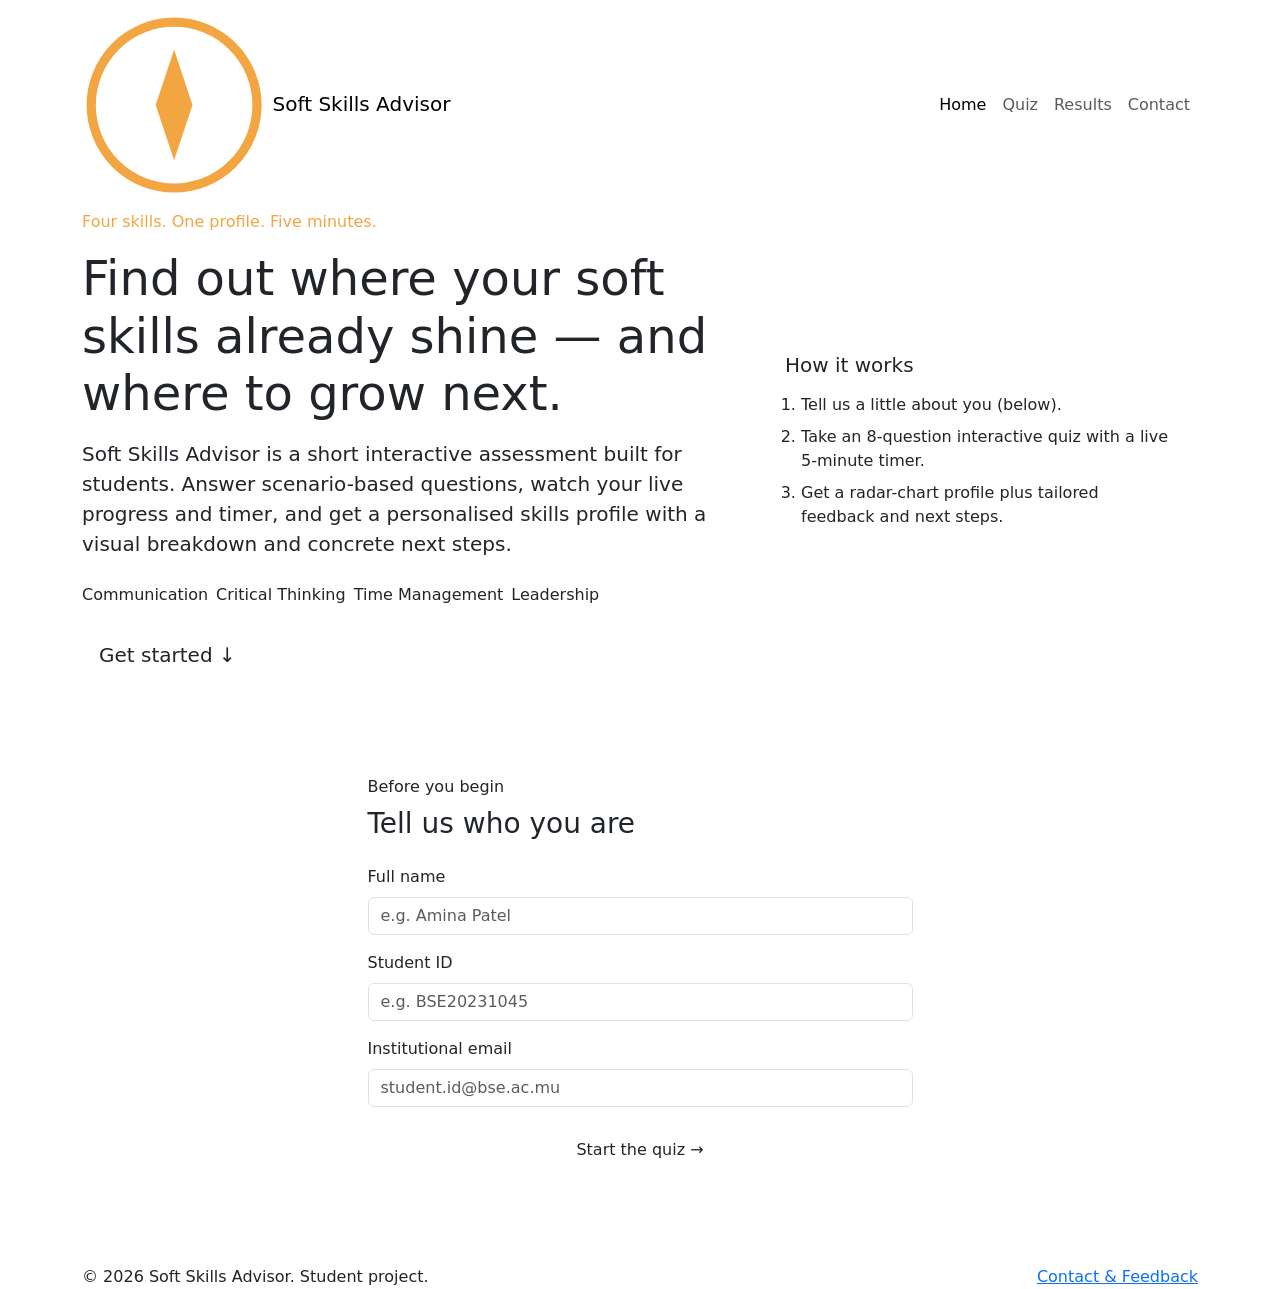
==== index.html @ 36a709bb "added the index.html" ====
<!DOCTYPE html>
<html lang="en">
<head>
  <meta charset="UTF-8" />
  <meta name="viewport" content="width=device-width, initial-scale=1.0" />
  <title>Soft Skills Advisor — Discover Your Profile</title>
  <meta name="description" content="Evaluate your Communication, Critical Thinking, Time Management and Leadership skills in a 5-minute interactive quiz." />

  <!-- Google Fonts: Sora (display) + Inter (body) -->
  <link rel="preconnect" href="https://fonts.googleapis.com">
  <link href="https://fonts.googleapis.com/css2?family=Inter:wght@400;500;600;700&family=Sora:wght@600;700&display=swap" rel="stylesheet">

  <!-- Bootstrap 5.3 CSS -->
  <link href="https://cdn.jsdelivr.net/npm/bootstrap@5.3.3/dist/css/bootstrap.min.css" rel="stylesheet">

  <!-- Project stylesheet (loaded after Bootstrap so it can override) -->
  <link href="css/style.css" rel="stylesheet">
</head>
<body>

  <!-- ============================ NAVBAR ============================ -->
  <nav class="navbar navbar-expand-md navbar-ssa" aria-label="Main navigation">
    <div class="container">
      <a class="navbar-brand" href="index.html">
        <svg class="compass-mark" viewBox="0 0 40 40" aria-hidden="true">
          <circle cx="20" cy="20" r="18" fill="none" stroke="#F2A541" stroke-width="2"/>
          <polygon points="20,8 24,20 20,32 16,20" fill="#F2A541"/>
        </svg>
        Soft Skills Advisor
      </a>
      <button class="navbar-toggler" type="button" data-bs-toggle="collapse" data-bs-target="#navMenu" aria-controls="navMenu" aria-expanded="false" aria-label="Toggle navigation">
        <span class="navbar-toggler-icon"></span>
      </button>
      <div class="collapse navbar-collapse" id="navMenu">
        <ul class="navbar-nav ms-auto">
          <li class="nav-item"><a class="nav-link active" aria-current="page" href="index.html">Home</a></li>
          <li class="nav-item"><a class="nav-link" href="quiz.html">Quiz</a></li>
          <li class="nav-item"><a class="nav-link" href="results.html">Results</a></li>
          <li class="nav-item"><a class="nav-link" href="contact.html">Contact</a></li>
        </ul>
      </div>
    </div>
  </nav>

  <main>
    <!-- ============================ HERO ============================ -->
    <header class="hero-ssa">
      <div class="container">
        <div class="row align-items-center g-5">
          <div class="col-lg-7">
            <p class="section-eyebrow mb-3" style="color:#F2A541;">Four skills. One profile. Five minutes.</p>
            <h1 class="display-5 mb-3">Find out where your soft skills already shine — and where to grow next.</h1>
            <p class="lede fs-5 mb-4">
              Soft Skills Advisor is a short interactive assessment built for students. Answer scenario-based
              questions, watch your live progress and timer, and get a personalised skills profile with a
              visual breakdown and concrete next steps.
            </p>
            <div class="d-flex flex-wrap gap-2 mb-4">
              <span class="skill-chip"><span class="dot dot-communication"></span>Communication</span>
              <span class="skill-chip"><span class="dot dot-critical"></span>Critical Thinking</span>
              <span class="skill-chip"><span class="dot dot-time"></span>Time Management</span>
              <span class="skill-chip"><span class="dot dot-leadership"></span>Leadership</span>
            </div>
            <a href="#startForm" class="btn btn-ssa-primary btn-lg">Get started ↓</a>
          </div>
          <div class="col-lg-5">
            <div class="card-ssa p-4">
              <h2 class="h5 mb-3">How it works</h2>
              <ol class="mb-0 ps-3">
                <li class="mb-2">Tell us a little about you (below).</li>
                <li class="mb-2">Take an 8-question interactive quiz with a live 5-minute timer.</li>
                <li class="mb-2">Get a radar-chart profile plus tailored feedback and next steps.</li>
              </ol>
            </div>
          </div>
        </div>
      </div>
    </header>

    <!-- ============================ REGISTRATION FORM ============================ -->
    <section class="container my-5" id="startFormSection">
      <div class="row justify-content-center">
        <div class="col-lg-7">
          <div class="card-ssa p-4 p-md-5">
            <p class="section-eyebrow mb-2">Before you begin</p>
            <h2 class="h3 mb-4">Tell us who you are</h2>

            <!-- novalidate: we handle ALL validation ourselves in JS so we
                 control the inline messages instead of native browser popups -->
            <form id="startForm" novalidate>
              <div class="mb-3">
                <label for="fullName" class="form-label">Full name</label>
                <input type="text" class="form-control" id="fullName" name="fullName"
                       data-rule="fullName" placeholder="e.g. Amina Patel" autocomplete="name">
                <small id="fullName-error" class="error-message" role="alert"></small>
              </div>

              <div class="mb-3">
                <label for="studentId" class="form-label">Student ID</label>
                <input type="text" class="form-control" id="studentId" name="studentId"
                       data-rule="studentId" placeholder="e.g. BSE20231045" autocomplete="off">
                <small id="studentId-error" class="error-message" role="alert"></small>
              </div>

              <div class="mb-4">
                <label for="email" class="form-label">Institutional email</label>
                <input type="email" class="form-control" id="email" name="email"
                       data-rule="institutionalEmail" placeholder="student.id@bse.ac.mu" autocomplete="email">
                <small id="email-error" class="error-message" role="alert"></small>
              </div>

              <button type="submit" class="btn btn-ssa-primary w-100">Start the quiz →</button>
            </form>
          </div>
        </div>
      </div>
    </section>
  </main>

  <!-- ============================ FOOTER ============================ -->
  <footer class="site-footer">
    <div class="container d-flex flex-wrap justify-content-between gap-2">
      <span>© 2026 Soft Skills Advisor. Student project.</span>
      <a href="contact.html">Contact & Feedback</a>
    </div>
  </footer>

  <!-- Bootstrap JS bundle (Popper included) -->
  <script src="https://cdn.jsdelivr.net/npm/bootstrap@5.3.3/dist/js/bootstrap.bundle.min.js"></script>
  <script src="js/validation.js"></script>
  <script src="js/landing.js"></script>
</body>
</html>
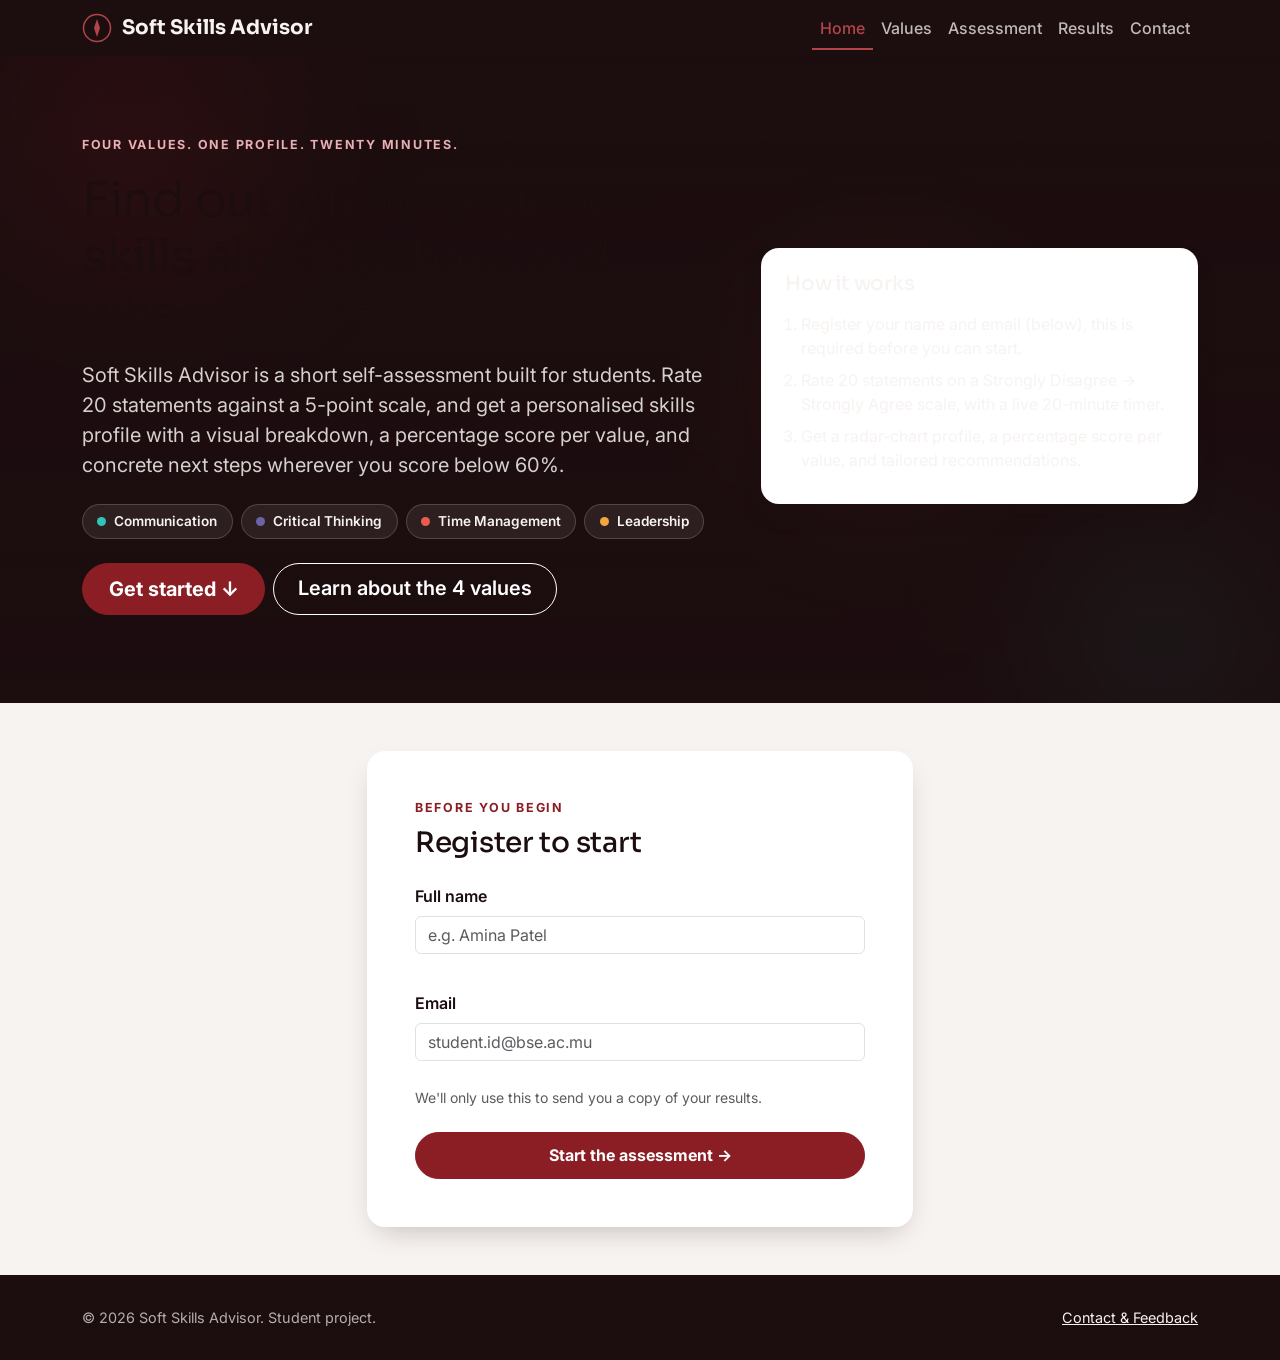
==== commit 061bcfb5: "updating" ====
--- a/index.html
+++ b/index.html
@@ -3,28 +3,22 @@
 <head>
   <meta charset="UTF-8" />
   <meta name="viewport" content="width=device-width, initial-scale=1.0" />
-  <title>Soft Skills Advisor — Discover Your Profile</title>
-  <meta name="description" content="Evaluate your Communication, Critical Thinking, Time Management and Leadership skills in a 5-minute interactive quiz." />
+  <title>Soft Skills Advisor, Discover Your Profile</title>
+  <meta name="description" content="Evaluate your Communication, Critical Thinking, Time Management and Leadership skills in a 20-minute self-assessment." />
 
-  <!-- Google Fonts: Sora (display) + Inter (body) -->
   <link rel="preconnect" href="https://fonts.googleapis.com">
   <link href="https://fonts.googleapis.com/css2?family=Inter:wght@400;500;600;700&family=Sora:wght@600;700&display=swap" rel="stylesheet">
-
-  <!-- Bootstrap 5.3 CSS -->
   <link href="https://cdn.jsdelivr.net/npm/bootstrap@5.3.3/dist/css/bootstrap.min.css" rel="stylesheet">
-
-  <!-- Project stylesheet (loaded after Bootstrap so it can override) -->
   <link href="css/style.css" rel="stylesheet">
 </head>
 <body>
 
-  <!-- ============================ NAVBAR ============================ -->
   <nav class="navbar navbar-expand-md navbar-ssa" aria-label="Main navigation">
     <div class="container">
       <a class="navbar-brand" href="index.html">
         <svg class="compass-mark" viewBox="0 0 40 40" aria-hidden="true">
-          <circle cx="20" cy="20" r="18" fill="none" stroke="#F2A541" stroke-width="2"/>
-          <polygon points="20,8 24,20 20,32 16,20" fill="#F2A541"/>
+          <circle cx="20" cy="20" r="18" fill="none" stroke="#B3444B" stroke-width="2"/>
+          <polygon points="20,8 24,20 20,32 16,20" fill="#B3444B"/>
         </svg>
         Soft Skills Advisor
       </a>
@@ -34,7 +28,8 @@
       <div class="collapse navbar-collapse" id="navMenu">
         <ul class="navbar-nav ms-auto">
           <li class="nav-item"><a class="nav-link active" aria-current="page" href="index.html">Home</a></li>
-          <li class="nav-item"><a class="nav-link" href="quiz.html">Quiz</a></li>
+          <li class="nav-item"><a class="nav-link" href="values.html"> Values</a></li>
+          <li class="nav-item"><a class="nav-link" href="assessment.html">Assessment</a></li>
           <li class="nav-item"><a class="nav-link" href="results.html">Results</a></li>
           <li class="nav-item"><a class="nav-link" href="contact.html">Contact</a></li>
         </ul>
@@ -45,15 +40,29 @@
   <main>
     <!-- ============================ HERO ============================ -->
     <header class="hero-ssa">
+      <!-- Looping abstract background video (locally generated, no licensing
+           needed) — see README for how to swap in a real royalty-free clip. -->
+      <video class="bg-video" autoplay muted loop playsinline poster="assets/hero-bg.jpg">
+        <source src="assets/hero-bg.mp4" type="video/mp4">
+      </video>
+      <div class="hero-overlay"></div>
+
+      <!-- Soft ambient drifting color blobs, layered under the overlay -->
+      <div class="blob-field">
+        <div class="blob blob-a"></div>
+        <div class="blob blob-b"></div>
+        <div class="blob blob-c"></div>
+      </div>
+
       <div class="container">
         <div class="row align-items-center g-5">
           <div class="col-lg-7">
-            <p class="section-eyebrow mb-3" style="color:#F2A541;">Four skills. One profile. Five minutes.</p>
-            <h1 class="display-5 mb-3">Find out where your soft skills already shine — and where to grow next.</h1>
+            <p class="section-eyebrow mb-3" style="color:#E8B0B3;">Four values. One profile. Twenty minutes.</p>
+            <h1 class="display-5 mb-3">Find out where your soft skills already shine and where to grow next.</h1>
             <p class="lede fs-5 mb-4">
-              Soft Skills Advisor is a short interactive assessment built for students. Answer scenario-based
-              questions, watch your live progress and timer, and get a personalised skills profile with a
-              visual breakdown and concrete next steps.
+              Soft Skills Advisor is a short self-assessment built for students. Rate 20 statements against
+              a 5-point scale, and get a personalised skills profile with a visual breakdown, a percentage
+              score per value, and concrete next steps wherever you score below 60%.
             </p>
             <div class="d-flex flex-wrap gap-2 mb-4">
               <span class="skill-chip"><span class="dot dot-communication"></span>Communication</span>
@@ -61,15 +70,18 @@
               <span class="skill-chip"><span class="dot dot-time"></span>Time Management</span>
               <span class="skill-chip"><span class="dot dot-leadership"></span>Leadership</span>
             </div>
-            <a href="#startForm" class="btn btn-ssa-primary btn-lg">Get started ↓</a>
+            <div class="d-flex flex-wrap gap-2">
+              <a href="#startForm" class="btn btn-ssa-primary btn-lg">Get started ↓</a>
+              <a href="values.html" class="btn btn-ssa-outline btn-lg" style="border-color:#fff; color:#fff;">Learn about the 4 values</a>
+            </div>
           </div>
           <div class="col-lg-5">
             <div class="card-ssa p-4">
               <h2 class="h5 mb-3">How it works</h2>
               <ol class="mb-0 ps-3">
-                <li class="mb-2">Tell us a little about you (below).</li>
-                <li class="mb-2">Take an 8-question interactive quiz with a live 5-minute timer.</li>
-                <li class="mb-2">Get a radar-chart profile plus tailored feedback and next steps.</li>
+                <li class="mb-2">Register your name and email (below), this is required before you can start.</li>
+                <li class="mb-2">Rate 20 statements on a Strongly Disagree → Strongly Agree scale, with a live 20-minute timer.</li>
+                <li class="mb-2">Get a radar-chart profile, a percentage score per value, and tailored recommendations.</li>
               </ol>
             </div>
           </div>
@@ -80,13 +92,18 @@
     <!-- ============================ REGISTRATION FORM ============================ -->
     <section class="container my-5" id="startFormSection">
       <div class="row justify-content-center">
-        <div class="col-lg-7">
+        <div class="col-lg-6">
+
+          <div class="alert alert-secondary d-none" id="gateNotice" role="alert">
+            You'll need to register your name and email before starting the assessment.
+          </div>
+
           <div class="card-ssa p-4 p-md-5">
             <p class="section-eyebrow mb-2">Before you begin</p>
-            <h2 class="h3 mb-4">Tell us who you are</h2>
+            <h2 class="h3 mb-4">Register to start</h2>
 
-            <!-- novalidate: we handle ALL validation ourselves in JS so we
-                 control the inline messages instead of native browser popups -->
+            <!-- novalidate: all validation is handled in JS with inline
+                 error messages, never native browser popups -->
             <form id="startForm" novalidate>
               <div class="mb-3">
                 <label for="fullName" class="form-label">Full name</label>
@@ -95,21 +112,15 @@
                 <small id="fullName-error" class="error-message" role="alert"></small>
               </div>
 
-              <div class="mb-3">
-                <label for="studentId" class="form-label">Student ID</label>
-                <input type="text" class="form-control" id="studentId" name="studentId"
-                       data-rule="studentId" placeholder="e.g. BSE20231045" autocomplete="off">
-                <small id="studentId-error" class="error-message" role="alert"></small>
-              </div>
-
               <div class="mb-4">
-                <label for="email" class="form-label">Institutional email</label>
+                <label for="email" class="form-label">Email</label>
                 <input type="email" class="form-control" id="email" name="email"
                        data-rule="institutionalEmail" placeholder="student.id@bse.ac.mu" autocomplete="email">
                 <small id="email-error" class="error-message" role="alert"></small>
+                <div class="form-text">We'll only use this to send you a copy of your results.</div>
               </div>
 
-              <button type="submit" class="btn btn-ssa-primary w-100">Start the quiz →</button>
+              <button type="submit" class="btn btn-ssa-primary w-100">Start the assessment →</button>
             </form>
           </div>
         </div>
@@ -117,7 +128,6 @@
     </section>
   </main>
 
-  <!-- ============================ FOOTER ============================ -->
   <footer class="site-footer">
     <div class="container d-flex flex-wrap justify-content-between gap-2">
       <span>© 2026 Soft Skills Advisor. Student project.</span>
@@ -125,9 +135,15 @@
     </div>
   </footer>
 
-  <!-- Bootstrap JS bundle (Popper included) -->
   <script src="https://cdn.jsdelivr.net/npm/bootstrap@5.3.3/dist/js/bootstrap.bundle.min.js"></script>
   <script src="js/validation.js"></script>
   <script src="js/landing.js"></script>
+  <script>
+    // Show a gentle notice if the user was bounced back here from the
+    // assessment page for not having registered yet.
+    if (new URLSearchParams(window.location.search).get("required")) {
+      document.getElementById("gateNotice").classList.remove("d-none");
+    }
+  </script>
 </body>
 </html>
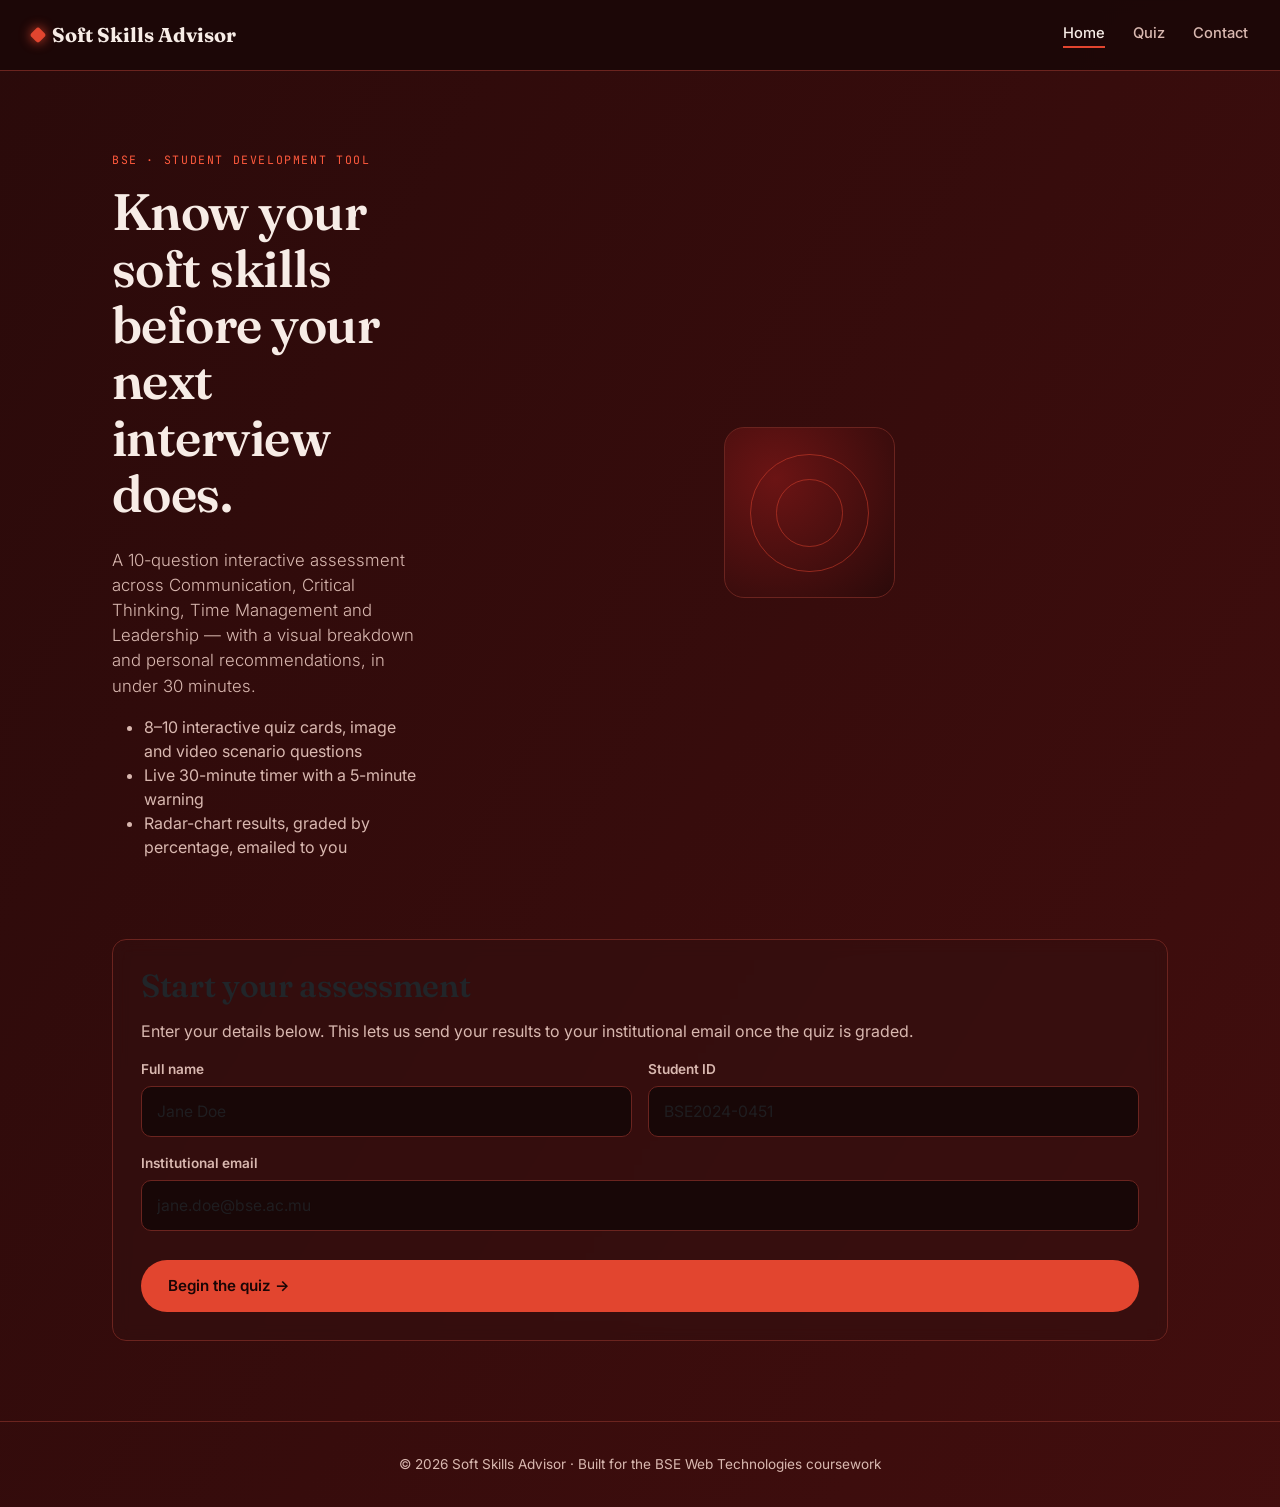
==== commit df82b359: "apdates" ====
--- a/index.html
+++ b/index.html
@@ -1,149 +1,88 @@
 <!DOCTYPE html>
 <html lang="en">
 <head>
-  <meta charset="UTF-8" />
-  <meta name="viewport" content="width=device-width, initial-scale=1.0" />
-  <title>Soft Skills Advisor, Discover Your Profile</title>
-  <meta name="description" content="Evaluate your Communication, Critical Thinking, Time Management and Leadership skills in a 20-minute self-assessment." />
+<meta charset="UTF-8">
+<meta name="viewport" content="width=device-width, initial-scale=1.0">
+<title>Soft Skills Advisor — Landing</title>
+<meta name="description" content="Evaluate your Communication, Critical Thinking, Time Management and Leadership skills in a 10-question interactive quiz.">
 
-  <link rel="preconnect" href="https://fonts.googleapis.com">
-  <link href="https://fonts.googleapis.com/css2?family=Inter:wght@400;500;600;700&family=Sora:wght@600;700&display=swap" rel="stylesheet">
-  <link href="https://cdn.jsdelivr.net/npm/bootstrap@5.3.3/dist/css/bootstrap.min.css" rel="stylesheet">
-  <link href="css/style.css" rel="stylesheet">
+<!-- Bootstrap 5 (grid, forms, navbar, cards) -->
+<link href="https://cdn.jsdelivr.net/npm/bootstrap@5.3.3/dist/css/bootstrap.min.css" rel="stylesheet">
+<!-- Fonts: Fraunces (display), Inter (body), JetBrains Mono (data) -->
+<link rel="preconnect" href="https://fonts.googleapis.com">
+<link href="https://fonts.googleapis.com/css2?family=Fraunces:wght@500;600;700&family=Inter:wght@400;500;600&family=JetBrains+Mono:wght@500;700&display=swap" rel="stylesheet">
+<!-- Custom theme (overrides Bootstrap defaults with the dark-red identity) -->
+<link rel="stylesheet" href="css/style.css">
 </head>
 <body>
+<div class="ember-field" aria-hidden="true"></div>
 
-  <nav class="navbar navbar-expand-md navbar-ssa" aria-label="Main navigation">
-    <div class="container">
-      <a class="navbar-brand" href="index.html">
-        <svg class="compass-mark" viewBox="0 0 40 40" aria-hidden="true">
-          <circle cx="20" cy="20" r="18" fill="none" stroke="#B3444B" stroke-width="2"/>
-          <polygon points="20,8 24,20 20,32 16,20" fill="#B3444B"/>
-        </svg>
-        Soft Skills Advisor
-      </a>
-      <button class="navbar-toggler" type="button" data-bs-toggle="collapse" data-bs-target="#navMenu" aria-controls="navMenu" aria-expanded="false" aria-label="Toggle navigation">
-        <span class="navbar-toggler-icon"></span>
-      </button>
-      <div class="collapse navbar-collapse" id="navMenu">
-        <ul class="navbar-nav ms-auto">
-          <li class="nav-item"><a class="nav-link active" aria-current="page" href="index.html">Home</a></li>
-          <li class="nav-item"><a class="nav-link" href="values.html"> Values</a></li>
-          <li class="nav-item"><a class="nav-link" href="assessment.html">Assessment</a></li>
-          <li class="nav-item"><a class="nav-link" href="results.html">Results</a></li>
-          <li class="nav-item"><a class="nav-link" href="contact.html">Contact</a></li>
-        </ul>
+<header class="site-header">
+  <a class="brand" href="index.html"><span class="mark"></span> Soft Skills Advisor</a>
+  <nav class="main-nav">
+    <a href="index.html" class="active">Home</a>
+    <a href="quiz.html">Quiz</a>
+    <a href="contact.html">Contact</a>
+  </nav>
+</header>
+
+<main class="container-fluid" style="max-width:1080px;">
+  <section class="hero row">
+    <div class="col-lg-7">
+      <p class="eyebrow">BSE · Student Development Tool</p>
+      <h1>Know your soft skills before your next interview does.</h1>
+      <p class="lead">A 10-question interactive assessment across Communication, Critical Thinking, Time Management and Leadership — with a visual breakdown and personal recommendations, in under 30 minutes.</p>
+      <ul class="text-dim">
+        <li>8–10 interactive quiz cards, image and video scenario questions</li>
+        <li>Live 30-minute timer with a 5-minute warning</li>
+        <li>Radar-chart results, graded by percentage, emailed to you</li>
+      </ul>
+    </div>
+    <div class="col-lg-5">
+      <div class="hero-visual">
+        <div class="ring r1"></div>
+        <div class="ring r2"></div>
       </div>
     </div>
-  </nav>
+  </section>
 
-  <main>
-    <!-- ============================ HERO ============================ -->
-    <header class="hero-ssa">
-      <!-- Looping abstract background video (locally generated, no licensing
-           needed) — see README for how to swap in a real royalty-free clip. -->
-      <video class="bg-video" autoplay muted loop playsinline poster="assets/hero-bg.jpg">
-        <source src="assets/hero-bg.mp4" type="video/mp4">
-      </video>
-      <div class="hero-overlay"></div>
+  <section class="card" id="start">
+    <h2>Start your assessment</h2>
+    <p class="text-dim">Enter your details below. This lets us send your results to your institutional email once the quiz is graded.</p>
 
-      <!-- Soft ambient drifting color blobs, layered under the overlay -->
-      <div class="blob-field">
-        <div class="blob blob-a"></div>
-        <div class="blob blob-b"></div>
-        <div class="blob blob-c"></div>
-      </div>
-
-      <div class="container">
-        <div class="row align-items-center g-5">
-          <div class="col-lg-7">
-            <p class="section-eyebrow mb-3" style="color:#E8B0B3;">Four values. One profile. Twenty minutes.</p>
-            <h1 class="display-5 mb-3">Find out where your soft skills already shine and where to grow next.</h1>
-            <p class="lede fs-5 mb-4">
-              Soft Skills Advisor is a short self-assessment built for students. Rate 20 statements against
-              a 5-point scale, and get a personalised skills profile with a visual breakdown, a percentage
-              score per value, and concrete next steps wherever you score below 60%.
-            </p>
-            <div class="d-flex flex-wrap gap-2 mb-4">
-              <span class="skill-chip"><span class="dot dot-communication"></span>Communication</span>
-              <span class="skill-chip"><span class="dot dot-critical"></span>Critical Thinking</span>
-              <span class="skill-chip"><span class="dot dot-time"></span>Time Management</span>
-              <span class="skill-chip"><span class="dot dot-leadership"></span>Leadership</span>
-            </div>
-            <div class="d-flex flex-wrap gap-2">
-              <a href="#startForm" class="btn btn-ssa-primary btn-lg">Get started ↓</a>
-              <a href="values.html" class="btn btn-ssa-outline btn-lg" style="border-color:#fff; color:#fff;">Learn about the 4 values</a>
-            </div>
+    <form id="profileForm" class="form-grid" novalidate>
+      <div class="row g-3">
+        <div class="col-md-6">
+          <div class="field">
+            <label for="studentName">Full name</label>
+            <input type="text" id="studentName" name="studentName" class="form-control" placeholder="Jane Doe" autocomplete="name" required>
+            <small class="error-message" role="alert"></small>
           </div>
-          <div class="col-lg-5">
-            <div class="card-ssa p-4">
-              <h2 class="h5 mb-3">How it works</h2>
-              <ol class="mb-0 ps-3">
-                <li class="mb-2">Register your name and email (below), this is required before you can start.</li>
-                <li class="mb-2">Rate 20 statements on a Strongly Disagree → Strongly Agree scale, with a live 20-minute timer.</li>
-                <li class="mb-2">Get a radar-chart profile, a percentage score per value, and tailored recommendations.</li>
-              </ol>
-            </div>
+        </div>
+        <div class="col-md-6">
+          <div class="field">
+            <label for="studentId">Student ID</label>
+            <input type="text" id="studentId" name="studentId" class="form-control" placeholder="BSE2024-0451" required>
+            <small class="error-message" role="alert"></small>
+          </div>
+        </div>
+        <div class="col-12">
+          <div class="field">
+            <label for="studentEmail">Institutional email</label>
+            <input type="email" id="studentEmail" name="studentEmail" class="form-control" placeholder="jane.doe@bse.ac.mu" autocomplete="email" required>
+            <small class="error-message" role="alert"></small>
           </div>
         </div>
       </div>
-    </header>
 
-    <!-- ============================ REGISTRATION FORM ============================ -->
-    <section class="container my-5" id="startFormSection">
-      <div class="row justify-content-center">
-        <div class="col-lg-6">
+      <button type="submit" class="btn btn-primary mt-2">Begin the quiz →</button>
+    </form>
+  </section>
+</main>
 
-          <div class="alert alert-secondary d-none" id="gateNotice" role="alert">
-            You'll need to register your name and email before starting the assessment.
-          </div>
+<footer class="site-footer">
+  © 2026 Soft Skills Advisor · Built for the BSE Web Technologies coursework
+</footer>
 
-          <div class="card-ssa p-4 p-md-5">
-            <p class="section-eyebrow mb-2">Before you begin</p>
-            <h2 class="h3 mb-4">Register to start</h2>
-
-            <!-- novalidate: all validation is handled in JS with inline
-                 error messages, never native browser popups -->
-            <form id="startForm" novalidate>
-              <div class="mb-3">
-                <label for="fullName" class="form-label">Full name</label>
-                <input type="text" class="form-control" id="fullName" name="fullName"
-                       data-rule="fullName" placeholder="e.g. Amina Patel" autocomplete="name">
-                <small id="fullName-error" class="error-message" role="alert"></small>
-              </div>
-
-              <div class="mb-4">
-                <label for="email" class="form-label">Email</label>
-                <input type="email" class="form-control" id="email" name="email"
-                       data-rule="institutionalEmail" placeholder="student.id@bse.ac.mu" autocomplete="email">
-                <small id="email-error" class="error-message" role="alert"></small>
-                <div class="form-text">We'll only use this to send you a copy of your results.</div>
-              </div>
-
-              <button type="submit" class="btn btn-ssa-primary w-100">Start the assessment →</button>
-            </form>
-          </div>
-        </div>
-      </div>
-    </section>
-  </main>
-
-  <footer class="site-footer">
-    <div class="container d-flex flex-wrap justify-content-between gap-2">
-      <span>© 2026 Soft Skills Advisor. Student project.</span>
-      <a href="contact.html">Contact & Feedback</a>
-    </div>
-  </footer>
-
-  <script src="https://cdn.jsdelivr.net/npm/bootstrap@5.3.3/dist/js/bootstrap.bundle.min.js"></script>
-  <script src="js/validation.js"></script>
-  <script src="js/landing.js"></script>
-  <script>
-    // Show a gentle notice if the user was bounced back here from the
-    // assessment page for not having registered yet.
-    if (new URLSearchParams(window.location.search).get("required")) {
-      document.getElementById("gateNotice").classList.remove("d-none");
-    }
-  </script>
-</body>
-</html>+<script src="js/validation.js"></script>
+<script src="js/main.js"></script>
--- a/css/style.css
+++ b/css/style.css
@@ -0,0 +1,385 @@
+/* ==========================================================================
+   Soft Skills Advisor — Stylesheet
+   Design tokens:
+   --color-bg-1 / bg-2 / bg-3 : the three stops the background gradient
+     animates between (dark red family), 5s per shift, looping.
+   --color-accent  : hot ember red used for CTAs / focus / progress
+   --color-ink     : warm off-white text on dark surfaces
+   Type: "Fraunces" (display/serif, headings) + "Inter" (body/UI)
+         + "JetBrains Mono" (timer, scores, data)
+   ========================================================================== */
+
+:root {
+  --color-bg-1: #2a0a0a;
+  --color-bg-2: #4a0f0f;
+  --color-bg-3: #6b1414;
+  --color-surface: #1c0808f2;
+  --color-surface-solid: #240b0b;
+  --color-card: #33101088;
+  --color-accent: #e2452f;      /* ember red — primary action color */
+  --color-accent-hover: #ff5a3d;
+  --color-ink: #f7ece6;
+  --color-ink-dim: #d9b8b0;
+  --color-border: #6b241f;
+  --color-success: #4caf7d;
+  --color-danger: #ff6b5b;
+  --color-warning: #ffb545;
+
+  --font-display: "Fraunces", "Georgia", serif;
+  --font-body: "Inter", system-ui, sans-serif;
+  --font-mono: "JetBrains Mono", "Courier New", monospace;
+
+  --radius: 14px;
+  --transition-bg: 5s;          /* required: background transition duration */
+}
+
+/* Reduced motion respect */
+@media (prefers-reduced-motion: reduce) {
+  * { animation-duration: 0.01ms !important; animation-iteration-count: 1 !important; transition-duration: 0.01ms !important; }
+}
+
+*, *::before, *::after { box-sizing: border-box; }
+
+html, body {
+  margin: 0;
+  min-height: 100%;
+  font-family: var(--font-body);
+  color: var(--color-ink);
+}
+
+/* ---- Animated moving background (5s loop, per user requirement) -------- */
+body {
+  background: linear-gradient(120deg, var(--color-bg-1), var(--color-bg-2), var(--color-bg-3), var(--color-bg-2));
+  background-size: 400% 400%;
+  animation: driftBackground var(--transition-bg) ease-in-out infinite;
+}
+
+@keyframes driftBackground {
+  0%   { background-position: 0% 50%; }
+  50%  { background-position: 100% 50%; }
+  100% { background-position: 0% 50%; }
+}
+
+/* faint drifting ember particles layered above the gradient */
+.ember-field {
+  position: fixed;
+  inset: 0;
+  pointer-events: none;
+  z-index: 0;
+  overflow: hidden;
+}
+.ember {
+  position: absolute;
+  bottom: -10%;
+  width: 6px;
+  height: 6px;
+  border-radius: 50%;
+  background: var(--color-accent);
+  opacity: 0.35;
+  filter: blur(1px);
+  animation: floatUp linear infinite;
+}
+@keyframes floatUp {
+  0%   { transform: translateY(0) translateX(0); opacity: 0; }
+  10%  { opacity: 0.45; }
+  100% { transform: translateY(-110vh) translateX(20px); opacity: 0; }
+}
+
+a { color: var(--color-accent); }
+
+h1, h2, h3, h4 {
+  font-family: var(--font-display);
+  font-weight: 600;
+  line-height: 1.1;
+  letter-spacing: -0.01em;
+  margin: 0 0 0.5em;
+}
+
+.eyebrow {
+  font-family: var(--font-mono);
+  text-transform: uppercase;
+  font-size: 0.72rem;
+  letter-spacing: 0.14em;
+  color: var(--color-accent-hover);
+}
+
+/* ---- Layout shell -------------------------------------------------- */
+.site-header {
+  position: relative;
+  z-index: 2;
+  display: flex;
+  align-items: center;
+  justify-content: space-between;
+  padding: 1.25rem 2rem;
+  border-bottom: 1px solid var(--color-border);
+  background: var(--color-surface);
+  backdrop-filter: blur(6px);
+}
+.brand {
+  font-family: var(--font-display);
+  font-size: 1.25rem;
+  font-weight: 700;
+  color: var(--color-ink);
+  text-decoration: none;
+  display: flex;
+  align-items: center;
+  gap: 0.5rem;
+}
+.brand .mark {
+  width: 12px; height: 12px; border-radius: 3px;
+  background: var(--color-accent);
+  transform: rotate(45deg);
+  box-shadow: 0 0 12px var(--color-accent);
+}
+nav.main-nav { display: flex; gap: 1.75rem; }
+nav.main-nav a {
+  color: var(--color-ink-dim);
+  text-decoration: none;
+  font-size: 0.92rem;
+  font-weight: 500;
+  position: relative;
+  padding-bottom: 4px;
+  transition: color 0.25s ease;
+}
+nav.main-nav a::after {
+  content: "";
+  position: absolute; left: 0; bottom: 0;
+  width: 0; height: 2px;
+  background: var(--color-accent);
+  transition: width 0.3s ease;
+}
+nav.main-nav a:hover, nav.main-nav a.active { color: var(--color-ink); }
+nav.main-nav a:hover::after, nav.main-nav a.active::after { width: 100%; }
+
+main { position: relative; z-index: 1; max-width: 1080px; margin: 0 auto; padding: 3rem 2rem 5rem; }
+
+.site-footer {
+  position: relative; z-index: 1;
+  text-align: center; padding: 2rem;
+  color: var(--color-ink-dim);
+  font-size: 0.85rem;
+  border-top: 1px solid var(--color-border);
+}
+
+/* ---- Buttons --------------------------------------------------------- */
+.btn {
+  display: inline-flex;
+  align-items: center;
+  gap: 0.5rem;
+  font-family: var(--font-body);
+  font-weight: 600;
+  font-size: 0.95rem;
+  padding: 0.85rem 1.6rem;
+  border-radius: 999px;
+  border: 1px solid transparent;
+  cursor: pointer;
+  text-decoration: none;
+  transition: transform 0.2s ease, box-shadow 0.2s ease, background 0.2s ease;
+}
+.btn-primary {
+  background: var(--color-accent);
+  color: #1a0505;
+}
+.btn-primary:hover:not(:disabled) {
+  background: var(--color-accent-hover);
+  transform: translateY(-2px);
+  box-shadow: 0 10px 24px -8px rgba(226, 69, 47, 0.65);
+}
+.btn-primary:disabled { opacity: 0.45; cursor: not-allowed; }
+.btn-ghost {
+  background: transparent;
+  color: var(--color-ink);
+  border-color: var(--color-border);
+}
+.btn-ghost:hover { border-color: var(--color-accent); color: var(--color-accent-hover); transform: translateY(-2px); }
+
+/* ---- Cards / surfaces -------------------------------------------------- */
+.card {
+  background: var(--color-card);
+  border: 1px solid var(--color-border);
+  border-radius: var(--radius);
+  padding: 1.75rem;
+  backdrop-filter: blur(8px);
+  transition: transform 0.35s ease, box-shadow 0.35s ease, border-color 0.35s ease;
+}
+.card:hover {
+  transform: translateY(-4px);
+  border-color: var(--color-accent);
+  box-shadow: 0 18px 40px -18px rgba(0,0,0,0.6);
+}
+
+.hero {
+  display: grid;
+  grid-template-columns: 1.1fr 0.9fr;
+  gap: 2.5rem;
+  align-items: center;
+  padding: 2rem 0 4rem;
+}
+.hero h1 { font-size: clamp(2.1rem, 4vw, 3.2rem); }
+.hero p.lead { color: var(--color-ink-dim); font-size: 1.05rem; max-width: 46ch; }
+.hero-visual {
+  aspect-ratio: 1/1;
+  border-radius: 20px;
+  border: 1px solid var(--color-border);
+  background: radial-gradient(circle at 30% 30%, var(--color-bg-3), var(--color-bg-1));
+  position: relative;
+  overflow: hidden;
+}
+.hero-visual .ring {
+  position: absolute; border-radius: 50%; border: 1px solid var(--color-accent);
+  opacity: 0.5;
+}
+.hero-visual .ring.r1 { inset: 15%; animation: spin 18s linear infinite; }
+.hero-visual .ring.r2 { inset: 30%; animation: spin 12s linear infinite reverse; }
+@keyframes spin { to { transform: rotate(360deg); } }
+
+@media (max-width: 820px) {
+  .hero { grid-template-columns: 1fr; }
+}
+
+/* ---- Forms ------------------------------------------------------------- */
+.form-grid { display: grid; gap: 1.35rem; }
+.field { display: flex; flex-direction: column; gap: 0.4rem; }
+.field label { font-size: 0.85rem; font-weight: 600; color: var(--color-ink-dim); }
+.field input, .field textarea, .field select {
+  font-family: var(--font-body);
+  font-size: 0.98rem;
+  padding: 0.8rem 0.95rem;
+  border-radius: 10px;
+  border: 1.5px solid var(--color-border);
+  background: #180707;
+  color: var(--color-ink);
+  transition: border-color 0.2s ease, box-shadow 0.2s ease, background 0.2s ease;
+}
+.field input:focus, .field textarea:focus, .field select:focus {
+  outline: none;
+  border-color: var(--color-accent);
+  box-shadow: 0 0 0 3px rgba(226, 69, 47, 0.25);
+}
+.field input.is-valid, .field textarea.is-valid { border-color: var(--color-success); background: #10201a; }
+.field input.is-invalid, .field textarea.is-invalid { border-color: var(--color-danger); background: #250d0d; }
+.error-message {
+  display: none;
+  font-size: 0.8rem;
+  color: var(--color-danger);
+  font-family: var(--font-mono);
+}
+.error-message.show { display: block; }
+.field.valid .success-message { display: block; color: var(--color-success); font-size: 0.8rem; }
+.success-message { display: none; }
+
+/* ---- Quiz -------------------------------------------------------------- */
+.quiz-topbar {
+  display: flex; align-items: center; justify-content: space-between;
+  gap: 1.5rem; margin-bottom: 2rem; flex-wrap: wrap;
+}
+.timer-display {
+  font-family: var(--font-mono);
+  font-size: 1.4rem;
+  padding: 0.55rem 1.1rem;
+  border-radius: 10px;
+  border: 1.5px solid var(--color-border);
+  background: #180707;
+  min-width: 108px;
+  text-align: center;
+}
+.timer-display.warning { border-color: var(--color-warning); color: var(--color-warning); animation: pulse 1s ease-in-out infinite; }
+.timer-display.expired { border-color: var(--color-danger); color: var(--color-danger); }
+@keyframes pulse { 0%,100% { box-shadow: 0 0 0 0 rgba(255,181,69,0.5); } 50% { box-shadow: 0 0 0 8px rgba(255,181,69,0); } }
+
+.progress-track {
+  flex: 1 1 240px;
+  height: 10px;
+  border-radius: 999px;
+  background: #180707;
+  border: 1px solid var(--color-border);
+  overflow: hidden;
+}
+.progress-fill {
+  height: 100%;
+  width: 0%;
+  background: linear-gradient(90deg, var(--color-accent), var(--color-accent-hover));
+  transition: width 0.4s ease;
+}
+.progress-label { font-family: var(--font-mono); font-size: 0.8rem; color: var(--color-ink-dim); white-space: nowrap; }
+
+.quiz-card { min-height: 320px; }
+.quiz-card .category-tag {
+  display: inline-block;
+  font-family: var(--font-mono);
+  font-size: 0.72rem;
+  text-transform: uppercase;
+  letter-spacing: 0.1em;
+  padding: 0.25rem 0.6rem;
+  border-radius: 999px;
+  border: 1px solid var(--color-accent);
+  color: var(--color-accent-hover);
+  margin-bottom: 1rem;
+}
+.options-list { display: grid; gap: 0.8rem; margin-top: 1.5rem; }
+.option-btn {
+  text-align: left;
+  padding: 0.9rem 1.1rem;
+  border-radius: 12px;
+  border: 1.5px solid var(--color-border);
+  background: #1c0a0a;
+  color: var(--color-ink);
+  cursor: pointer;
+  font-size: 0.96rem;
+  transition: border-color 0.2s ease, transform 0.15s ease, background 0.2s ease;
+}
+.option-btn:hover { border-color: var(--color-accent-hover); transform: translateX(4px); }
+.option-btn.selected { border-color: var(--color-accent); background: #351111; }
+
+.quiz-nav { display: flex; justify-content: space-between; margin-top: 2rem; }
+
+/* hotspot question */
+.hotspot-wrap { position: relative; display: inline-block; max-width: 100%; border-radius: 12px; overflow: hidden; border: 1px solid var(--color-border); }
+.hotspot-wrap img { display: block; width: 100%; height: auto; }
+.hotspot {
+  position: absolute;
+  border-radius: 50%;
+  border: 2px dashed rgba(247, 236, 230, 0.55);
+  background: rgba(226, 69, 47, 0.08);
+  cursor: pointer;
+  transition: background 0.2s ease, border-color 0.2s ease, transform 0.2s ease;
+}
+.hotspot:hover { background: rgba(226, 69, 47, 0.28); border-color: var(--color-accent-hover); transform: scale(1.05); }
+.hotspot.selected { background: rgba(226, 69, 47, 0.5); border-color: var(--color-accent); border-style: solid; }
+
+/* video question */
+.video-wrap { border-radius: 12px; overflow: hidden; border: 1px solid var(--color-border); aspect-ratio: 16/9; background: #000; }
+.video-wrap iframe, .video-wrap video { width: 100%; height: 100%; display: block; }
+.video-gate {
+  margin-top: 1rem;
+  padding: 0.9rem 1rem;
+  border-radius: 10px;
+  border: 1px dashed var(--color-border);
+  color: var(--color-ink-dim);
+  font-size: 0.88rem;
+}
+
+/* ---- Results ------------------------------------------------------------ */
+.results-grid { display: grid; grid-template-columns: 1fr 1fr; gap: 2rem; align-items: start; }
+@media (max-width: 820px) { .results-grid { grid-template-columns: 1fr; } }
+.score-row { display: flex; align-items: center; justify-content: space-between; padding: 0.7rem 0; border-bottom: 1px solid var(--color-border); }
+.score-row:last-child { border-bottom: none; }
+.score-value { font-family: var(--font-mono); font-weight: 700; }
+.score-value.low { color: var(--color-danger); }
+.score-value.mid { color: var(--color-warning); }
+.score-value.high { color: var(--color-success); }
+.recommend-box {
+  margin-top: 0.5rem;
+  padding: 0.9rem 1rem;
+  border-radius: 10px;
+  border: 1px solid var(--color-border);
+  background: #200a0a;
+  font-size: 0.9rem;
+}
+canvas#resultsChart { width: 100%; height: auto; background: #180707; border-radius: var(--radius); border: 1px solid var(--color-border); }
+
+/* utility */
+.stack { display: grid; gap: 1rem; }
+.text-dim { color: var(--color-ink-dim); }
+.center { text-align: center; }
+.mt-2 { margin-top: 2rem; }
